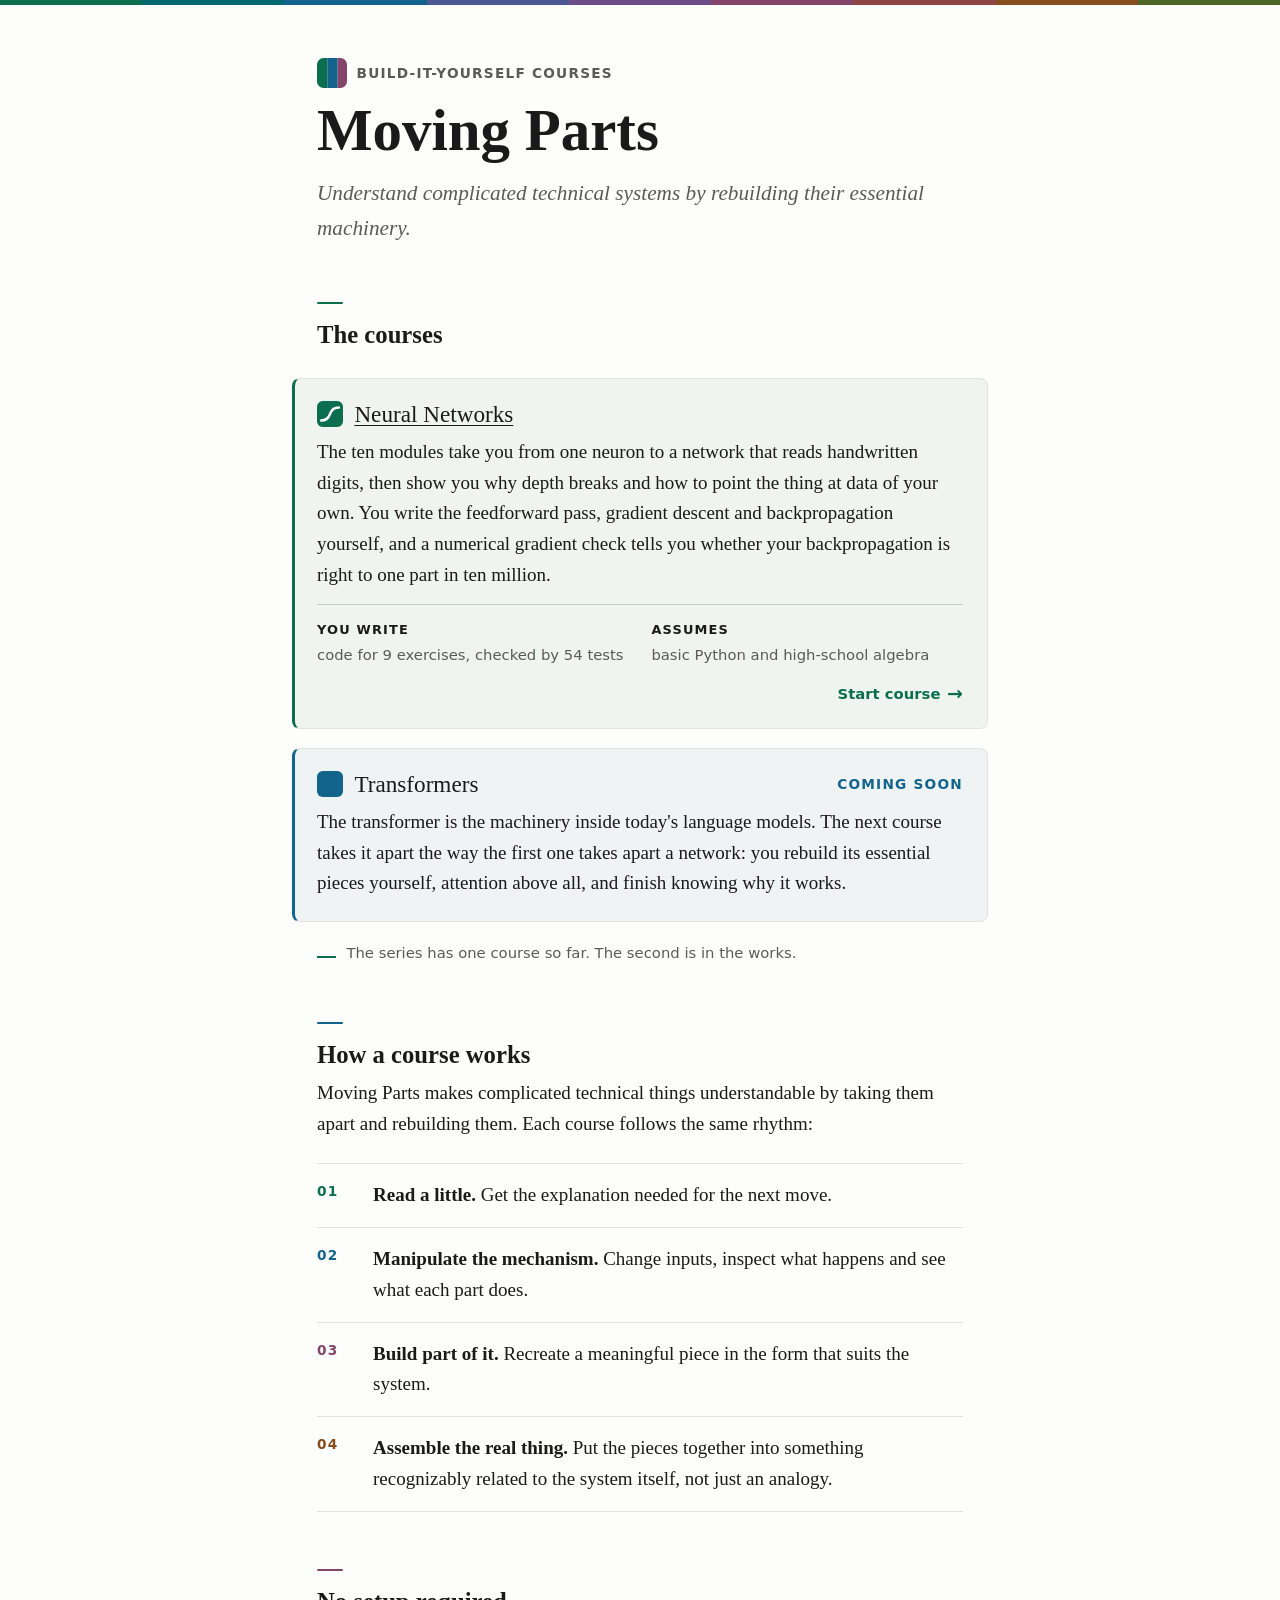
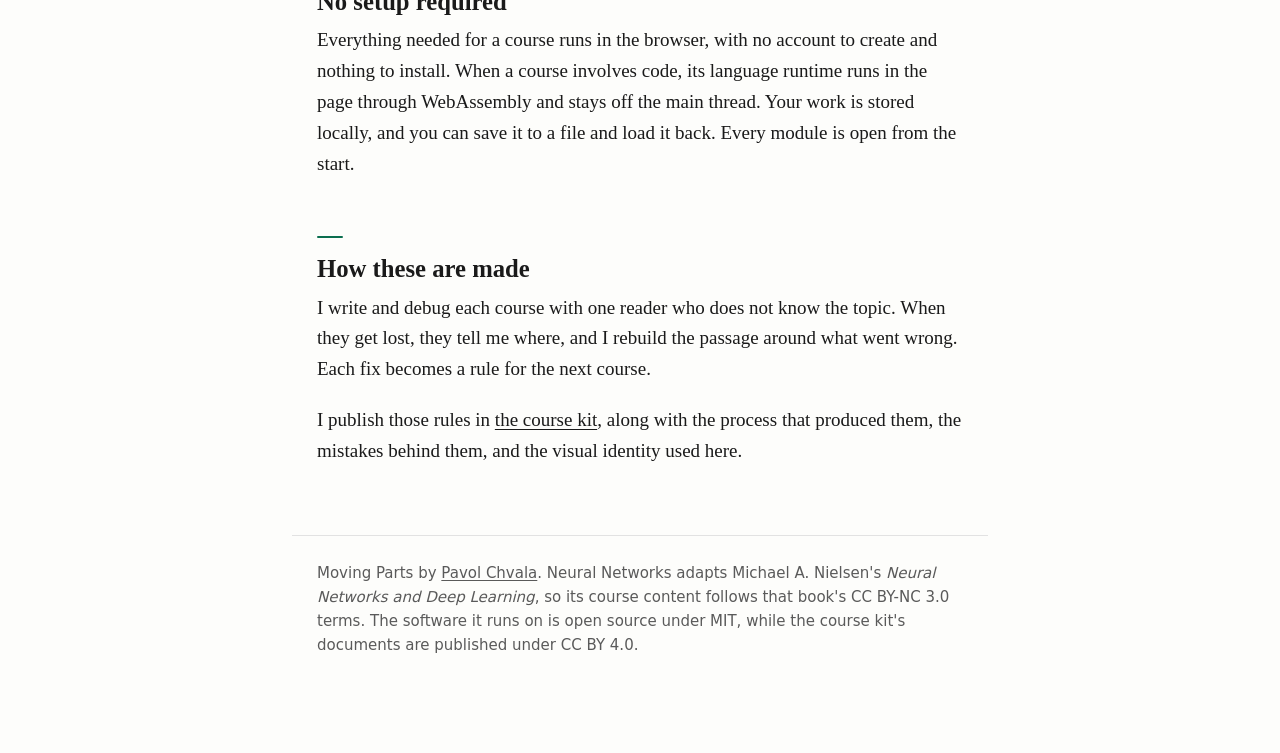
==== site/index.html @ f5ab20d1 "Promote the course kit from the first course to the series The kit (course-kit/: the method, the cas" ====
<!doctype html>
<html lang="en">
	<head>
		<meta charset="UTF-8" />
		<meta name="viewport" content="width=device-width, initial-scale=1.0" />
		<title>Moving Parts</title>
		<meta name="description" content="Understand complicated technical systems by rebuilding their essential machinery." />
		<meta name="author" content="Pavol Chvala" />
		<meta name="theme-color" content="#1a1a1a" />
		<!-- The series mark, inline so the tab has an icon without costing a
         request. Three bands of the accent family: the family IS the series
         identity, and unlike a single hue it does not borrow any one course's
         colour. Each course's own glyph stays its own.

         The mark is a literal everywhere it is drawn: here, in the masthead
         below, and in tools/og_card.html, because the social card is
		 rendered to a PNG before deployment. A favicon and a screenshot are both
         copies no component can generate, which is what tools/check_brand.py
         is for: it finds every drawing and asserts they still agree, so the
         number of them is something it counts rather than something a comment
         here has to keep up with. -->
		<link
			rel="icon"
			href="data:image/svg+xml,%3Csvg%20xmlns='http://www.w3.org/2000/svg'%20viewBox='0%200%2032%2032'%3E%3CclipPath%20id='c'%3E%3Crect%20width='32'%20height='32'%20rx='7'/%3E%3C/clipPath%3E%3Cg%20clip-path='url(%23c)'%3E%3Crect%20width='11'%20height='32'%20x='0'%20fill='%230b6e4f'/%3E%3Crect%20width='11'%20height='32'%20x='11'%20fill='%2312648d'/%3E%3Crect%20width='10'%20height='32'%20x='22'%20fill='%2383456a'/%3E%3C/g%3E%3C/svg%3E"
		/>

		<!-- The social card. Every URL in this block is absolute: a share is
         unfurled by a crawler that has no page to resolve a relative path
         against, so "./og-image.png" fetches nothing and the link renders as
         a line of grey text. That makes the deployed origin a literal here,
         the same trade the favicon above makes, and tools/check_brand.py
         checks that the four spellings of it still agree.

         This is the index, so it is the page most likely to be the one that
		 gets pasted. The deploy workflow regenerates the image with
		 bash tools/make_og_image.sh. -->
		<meta property="og:type" content="website" />
		<meta property="og:site_name" content="Moving Parts" />
		<meta property="og:url" content="https://pavolc.github.io/moving-parts/" />
		<meta property="og:title" content="Moving Parts" />
		<meta property="og:description" content="Understand complicated technical systems by rebuilding their essential machinery." />
		<meta property="og:image" content="https://pavolc.github.io/moving-parts/og-image.png" />
		<meta property="og:image:width" content="1200" />
		<meta property="og:image:height" content="630" />
		<meta property="og:image:alt" content="Understand complicated technical systems by rebuilding their essential machinery." />
		<link rel="canonical" href="https://pavolc.github.io/moving-parts/" />

		<meta name="twitter:card" content="summary_large_image" />
		<meta name="twitter:title" content="Moving Parts" />
		<meta name="twitter:description" content="Understand complicated technical systems by rebuilding their essential machinery." />
		<meta name="twitter:image" content="https://pavolc.github.io/moving-parts/og-image.png" />
		<style>
			/* ------------------------------------------------------------------
         The series index. One static file, no build step: with a handful of
         courses, a hand-maintained list in the one place that is allowed to
         have one is correct, and a build would be machinery around a page
         that changes twice a year.

         The tokens below are copied from the courses' shared brand layer
         (src/brand/brand.css in any course repo) rather than imported,
         because this page has no bundler to import through. That is the one
         duplication the series accepts, and a duplicated palette with no
         guard is a palette that drifts, so tools/brand_palette.py --check
         recomputes the family from its seed and fails if this file has moved.

         Light only, like the courses. That is their standing decision rather
         than an omission here, and a series index that inverted while its
         courses did not would be the odd one out.
         ------------------------------------------------------------------ */
			:root {
				/* The accent family: nine hues at one OKLCH lightness (0.478) and one
           chroma (0.0975), which are the first course's green read in OKLCH
           and then held fixed while the hue turns 36 degrees at a time. That
           is what makes the set a set: two courses side by side differ in hue
           alone, so neither can be louder than the other.

           Two things the arithmetic does that the sentence above does not.
           Teal's chroma is 0.0810, not 0.0975: the full chroma falls outside
           sRGB at that hue, and it is lowered until it fits rather than
           clipped, because clipping moves lightness too and one hue a shade
           darker than the other eight is visible. And the stop at 288 degrees
           is skipped, so moss sits at 324: nine hues over ten stops, because
           288 comes out an olive that reads as a mistake rather than as a
           choice. Regenerating an even nine would give a different last hue.

           Contrast is a consequence rather than a hope. Every hue here lands
           between 6.14:1 and 6.82:1 on the page ground, and between 6.25:1
           and 6.94:1 under white ink, so any one of them works as text, as a
           rule and as a card's edge. AA wants 4.5:1. All of the above is what
           tools/brand_palette.py prints, and --check enforces. */
				--hue-green: #0b6e4f;
				--hue-teal: #016a70;
				--hue-blue: #12648d;
				--hue-indigo: #4b5894;
				--hue-violet: #6d4d87;
				--hue-plum: #83456a;
				--hue-crimson: #8c4445;
				--hue-oxide: #864d1e;
				--hue-moss: #4c6726;

				--bg: #fdfdfb;
				--ink: #1a1a1a;
				/* The one chrome grey, at 6.77:1, and it does two jobs now. There was
           a lighter one beside it, #767a77, for the card meta lines and the
           count: it measured 4.28:1, below AA at the 0.78rem those are set in,
           and nothing here would have said so. The courses have exactly these
           two inks and no third, so the weight of a <b> does the work the
           lighter grey was doing. tools/brand_palette.py --check now measures
           both of these against the ground. */
				--muted: #5a5a5a;
				--rule: #e2e2e2;
				--on-accent: #ffffff;

				--font-prose: Georgia, "Times New Roman", serif;
				--font-ui: system-ui, -apple-system, "Segoe UI", Roboto, sans-serif;
				--font-display: var(--font-ui);
				--label-size: 0.72rem;
				--label-tracking: 0.09em;
				--label-weight: 600;

				--measure: 34rem;
				--lh-heading: 1.24;
				--radius-lg: 8px;
				--monogram-size: 30px;

				/* One width, and it is derived rather than chosen. A card's box has to
           carry the measure plus its own padding and borders, so the lines
           inside it land on the same axis, at the same width, as the
           paragraphs above and below it. Naming the card's chrome here is
           what keeps the two from drifting when the padding changes.

           The borders are uneven: a 3px hue edge, a 1px hairline opposite.
           A sum that adds both keeps the width honest but not the axis —
           the box is centred while its left chrome runs 2px thicker, so
           the lines inside sit 1px right of the paragraphs'. The card's
           left padding gives that difference back (see .course), which
           makes border-plus-padding even, and even chrome is one hairline
           plus the padding per side: that is the sum below. The courses'
           recap card carries the same repair. */
				--card-pad-x: 1.25rem;
				--card-edge: 3px; /* the hue down a card's left side */
				--card-rule: 1px; /* its other three sides */
				--column: calc(var(--measure) + 2 * var(--card-pad-x) + 2 * var(--card-rule));
				--gutter: 1.25rem;
				color-scheme: light;
			}

			* {
				box-sizing: border-box;
			}

			html {
				font-size: 19px;
			}

			body {
				margin: 0;
				background: var(--bg);
				color: var(--ink);
				font-family: var(--font-prose);
				line-height: 1.62;
			}

			h1,
			h2,
			h3 {
				line-height: var(--lh-heading);
				text-wrap: balance;
			}

			a {
				color: var(--ink);
				text-decoration-thickness: 1px;
				text-underline-offset: 0.14em;
			}

			a:hover {
				text-decoration-thickness: 2px;
			}

			:focus-visible {
				outline: 2px solid var(--ink);
				outline-offset: 2px;
				border-radius: 3px;
			}

			/* Where a course wears a 3px rule in its own hue, the series wears the
         whole family. It grows a segment when the family is extended and
         otherwise never changes, which is the point: no course owns the look
         of the series. */
			.family-rule {
				display: flex;
				height: 5px;
			}

			.family-rule span {
				flex: 1;
			}

			/* One axis. Everything on this page is read as text, including the
         cards, so there is one width and everything is centred on it: the
         column IS the measure plus a card's chrome, and nothing is wider.

         Left-aligning the measure inside a wider column was the arrangement
         here before, and it is the one the first course tried and reverted:
         every block wider than the prose hangs off to its right and the page
         reads as lopsided. The courses keep a second, wider width because
         they have figures, an editor and tables. This page has none of those,
         so a wider column would be slack rather than a second width.

         Each measured element carries its horizontal auto in its own margin
         shorthand rather than inheriting it from one rule up here, because a
         shorthand written later resets the auto that does the centring. That
         is the trap; keeping the two together in one declaration is the fix. */
			.page {
				max-width: calc(var(--column) + 2 * var(--gutter));
				margin: 0 auto;
				padding: 2.8rem var(--gutter) 5rem;
			}

			/* The masthead's first line: the mark, then what the series is. The
         wordmark slot the courses have is deliberately empty, because the
         heading below is the series name and printing it twice is what a
         wordmark above it would do. A course's masthead reads
         [mark] MOVING PARTS | BUILD-IT-YOURSELF COURSES over its subject;
         this one reads [mark] BUILD-IT-YOURSELF COURSES over the name. */
			.brand-row {
				display: flex;
				align-items: center;
				gap: 0.5rem;
				max-width: var(--measure);
				margin: 0 auto;
			}

			.brand-monogram {
				display: block;
				width: var(--monogram-size);
				height: var(--monogram-size);
				flex: none;
			}

			/* The label idiom: small, uppercase, letterspaced sans. Used here and
         nowhere else on the page, but named the way the courses name it, so a
         wandering letter-spacing cannot make the two look unrelated. */
			.eyebrow {
				font-family: var(--font-display);
				font-size: var(--label-size);
				font-weight: var(--label-weight);
				letter-spacing: var(--label-tracking);
				text-transform: uppercase;
				color: var(--muted);
				margin: 0;
			}

			/* The wordmark IS the heading on this page, so there is no separate
         wordmark line above it: that would print the name twice. */
			h1 {
				font-size: clamp(2.2rem, 7vw, 3.1rem);
				letter-spacing: 0;
				max-width: var(--measure);
				margin: 0.3rem auto 0.5rem;
			}

			.tagline {
				font-family: var(--font-prose);
				font-style: italic;
				font-size: 1.12rem;
				color: var(--muted);
				max-width: var(--measure);
				margin: 0 auto 2.6rem;
			}

			h2 {
				font-size: 1.3rem;
				max-width: var(--measure);
				margin: 3rem auto 0.4rem;
			}

			h2::before {
				content: "";
				display: block;
				width: 26px;
				height: 2px;
				margin-bottom: 0.85rem;
				border-radius: 1px;
				background: var(--hue-green);
			}

			/* The same three hues the mark is banded in, in the same order. A
         course's section marks are all its one accent; the series has no one
         accent, so its marks walk the family. */
			h2:nth-of-type(2)::before {
				background: var(--hue-blue);
			}

			h2:nth-of-type(3)::before {
				background: var(--hue-plum);
			}

			/* Paragraphs inside a card, whose box already carries the measure. The
         reading column's own paragraphs are centred on the axis below. */
			p {
				margin: 0 0 1.05rem;
			}

			main > p {
				max-width: var(--measure);
				margin: 0 auto 1.05rem;
			}

			/* ---------- the courses ---------- */

			.courses {
				display: grid;
				gap: 1rem;
				margin: 1.4rem 0 0;
				padding: 0;
				list-style: none;
			}

			/* The wash is mixed here rather than at :root, and that is not a style
         choice. A custom property that references another is substituted
         where it is declared, so a --card-wash defined at :root would freeze
         with --hue unset, and an invalid var() takes the whole declaration
         with it. --hue is set per card, so the mix has to be read on the
         element that paints. 6% is the courses' own "tinted paper" step: it
         gives each card its course's colour instead of one grey that has to
         look right beside nine different hues. */
			.course {
				display: block;
				border: var(--card-rule) solid var(--rule);
				border-left: var(--card-edge) solid var(--hue);
				border-radius: var(--radius-lg);
				background: color-mix(in oklab, var(--hue) 6%, var(--bg));
				/* The left padding is short by the 2px the edge is wider than the
           hairline opposite it, so border-plus-padding is even on both
           sides and the lines inside sit on the page's one axis. */
				padding: 1.1rem var(--card-pad-x) 1.15rem calc(var(--card-pad-x) - (var(--card-edge) - var(--card-rule)));
				text-decoration: none;
				color: inherit;
			}

			/* Hover is scoped to the linked card: a teaser wears the same box and
         must not answer as if it could be opened. */
			a.course:hover {
				border-color: var(--hue);
			}

			.course-head {
				display: flex;
				align-items: center;
				gap: 0.6rem;
				margin-bottom: 0.45rem;
			}

			.course-glyph {
				width: 26px;
				height: 26px;
				flex: none;
				display: block;
			}

			.course-title {
				font-size: 1.22rem;
				font-weight: 400;
				margin: 0;
				text-decoration: underline;
				text-decoration-thickness: 1px;
				text-underline-offset: 0.14em;
			}

			a.course:hover .course-title {
				text-decoration-thickness: 2px;
			}

			.course-what {
				margin: 0 0 0.7rem;
			}

			.course-meta {
				font-family: var(--font-ui);
				font-size: 0.78rem;
				color: var(--muted);
				margin: 0;
				padding-top: 0.8rem;
				border-top: 1px solid color-mix(in oklab, var(--hue) 18%, var(--rule));
				display: grid;
				grid-template-columns: repeat(2, minmax(0, 1fr));
				gap: 0.9rem 1.2rem;
			}

			.course-meta b {
				display: block;
				margin-bottom: 0.08rem;
				color: var(--ink);
				font-size: 0.68rem;
				font-weight: 600;
				letter-spacing: var(--label-tracking);
				text-transform: uppercase;
			}

			.course-cta {
				display: flex;
				width: fit-content;
				align-items: center;
				gap: 0.35rem;
				margin: 0.8rem 0 0 auto;
				color: var(--hue);
				font-family: var(--font-ui);
				font-size: 0.78rem;
				font-weight: 650;
			}

			.course-cta-arrow {
				font-size: 1rem;
				line-height: 1;
			}

			/* A course can be announced before it can be started. The teaser is
         the same card with everything a link would promise left out: no
         href, so no underline, no hover answer and no "Start course"; no
         glyph path, because a course draws its own mark at creation and
         one guessed here would drift from it; no meta counts, because a
         course that is not built yet has none that are true. What it does
         claim is its hue — the teaser is what reserves that segment of
         the family, and the empty tile wears it until the course draws
         its path in. */
			.course-soon .course-title {
				text-decoration: none;
			}

			.course-soon .course-what {
				margin-bottom: 0;
			}

			.course-soon-badge {
				margin-left: auto;
				color: var(--hue);
				white-space: nowrap;
			}

			.count {
				font-family: var(--font-ui);
				font-size: 0.78rem;
				color: var(--muted);
				max-width: var(--measure);
				margin: 1rem auto 0;
				display: flex;
				align-items: baseline;
				gap: 0.55rem;
			}

			.count::before {
				content: "";
				width: 1rem;
				height: 2px;
				flex: none;
				background: var(--hue-green);
			}

			/* ---------- what a course is ---------- */

			.facts {
				max-width: var(--measure);
				padding: 0;
				margin: 1.2rem auto 0;
				list-style: none;
				counter-reset: course-step;
			}

			.facts li {
				--step-hue: var(--hue-green);
				display: grid;
				grid-template-columns: 2.2rem minmax(0, 1fr);
				gap: 0.75rem;
				margin: 0;
				padding: 0.85rem 0;
				border-top: 1px solid var(--rule);
				counter-increment: course-step;
			}

			.facts li:nth-child(2) {
				--step-hue: var(--hue-blue);
			}

			.facts li:nth-child(3) {
				--step-hue: var(--hue-plum);
			}

			.facts li:nth-child(4) {
				--step-hue: var(--hue-oxide);
				border-bottom: 1px solid var(--rule);
			}

			.facts li::before {
				content: "0" counter(course-step);
				color: var(--step-hue);
				font-family: var(--font-ui);
				font-size: var(--label-size);
				font-weight: 700;
				letter-spacing: var(--label-tracking);
			}

			.facts b {
				font-weight: 700;
			}

			/* The rule closes the page across the column; the text inside it stays
         on the text's axis. Same treatment the courses give their footer. */
			footer {
				margin-top: 3.6rem;
				padding-top: 1.3rem;
				border-top: 1px solid var(--rule);
				font-family: var(--font-ui);
				font-size: 0.79rem;
				color: var(--muted);
			}

			footer p {
				max-width: var(--measure);
				margin: 0 auto;
			}

			footer a {
				color: var(--muted);
			}

			@media (max-width: 520px) {
				html {
					font-size: 17px;
				}

				.page {
					padding: 2rem 1rem 3.5rem;
				}

				h1 {
					font-size: 2.55rem;
					line-height: 1.05;
					margin-top: 0.65rem;
				}

				.tagline {
					font-size: 1.05rem;
					line-height: 1.55;
					margin-bottom: 2.2rem;
				}

				h2 {
					margin-top: 2.6rem;
				}

				.course {
					padding: 1rem;
				}

				/* Room for the head row to break: a title and a "Coming soon"
           label side by side can outgrow the narrowest screens, and a
           row that cannot wrap widens the whole page instead. */
				.course-head {
					flex-wrap: wrap;
				}

				.course-what {
					font-size: 0.96rem;
					line-height: 1.55;
				}

				.course-meta {
					grid-template-columns: 1fr;
					gap: 0.4rem;
				}
			}
		</style>
	</head>
	<body>
		<!-- aria-hidden: it is a mark, and the heading below already names the
         series in text. -->
		<div class="family-rule" aria-hidden="true">
			<span style="background: var(--hue-green)"></span>
			<span style="background: var(--hue-teal)"></span>
			<span style="background: var(--hue-blue)"></span>
			<span style="background: var(--hue-indigo)"></span>
			<span style="background: var(--hue-violet)"></span>
			<span style="background: var(--hue-plum)"></span>
			<span style="background: var(--hue-crimson)"></span>
			<span style="background: var(--hue-oxide)"></span>
			<span style="background: var(--hue-moss)"></span>
		</div>

		<div class="page">
			<header>
				<p class="brand-row">
					<!-- The same three bands as the favicon, in the same order and at
               the same corner radius. tools/check_brand.py compares them. -->
					<svg class="brand-monogram" viewBox="0 0 32 32" aria-hidden="true" focusable="false">
						<clipPath id="mark"><rect width="32" height="32" rx="7"></rect></clipPath>
						<g clip-path="url(#mark)">
							<rect width="11" height="32" x="0" fill="var(--hue-green)"></rect>
							<rect width="11" height="32" x="11" fill="var(--hue-blue)"></rect>
							<rect width="10" height="32" x="22" fill="var(--hue-plum)"></rect>
						</g>
					</svg>
					<span class="eyebrow">Build-it-yourself courses</span>
				</p>
				<h1>Moving Parts</h1>
				<p class="tagline">Understand complicated technical systems by rebuilding their essential machinery.</p>
			</header>

			<main>
				<h2>The courses</h2>
				<ul class="courses">
					<li>
						<a class="course" style="--hue: var(--hue-green)" href="https://pavolc.github.io/neural-nets/">
							<div class="course-head">
								<svg class="course-glyph" viewBox="0 0 32 32" aria-hidden="true" focusable="false">
									<rect width="32" height="32" rx="7" fill="var(--hue)"></rect>
									<path d="M5 24C12 24 15 19 16 16C17 13 20 8 27 8" fill="none" stroke="var(--on-accent)" stroke-width="3" stroke-linecap="round"></path>
								</svg>
								<h3 class="course-title">Neural Networks</h3>
							</div>
							<p class="course-what">
								The ten modules take you from one neuron to a network that reads handwritten digits, then show you why depth breaks and how to point the thing at data of your own. You
								write the feedforward pass, gradient descent and backpropagation yourself, and a numerical gradient check tells you whether your backpropagation is right to one part in ten million.
							</p>
							<p class="course-meta">
								<span><b>You write</b> code for 9 exercises, checked by 54 tests</span>
								<span><b>Assumes</b> basic Python and high-school algebra</span>
							</p>
							<span class="course-cta" aria-hidden="true">Start course <span class="course-cta-arrow">&rarr;</span></span>
						</a>
					</li>
					<li>
						<!-- Announced, not startable: no href, no glyph path, no counts. The reasons live with .course-soon in the styles above. -->
						<div class="course course-soon" style="--hue: var(--hue-blue)">
							<div class="course-head">
								<svg class="course-glyph" viewBox="0 0 32 32" aria-hidden="true" focusable="false">
									<rect width="32" height="32" rx="7" fill="var(--hue)"></rect>
								</svg>
								<h3 class="course-title">Transformers</h3>
								<span class="eyebrow course-soon-badge">Coming soon</span>
							</div>
							<p class="course-what">
								The transformer is the machinery inside today's language models. The next course takes it apart the way the first one takes apart a network: you rebuild its
								essential pieces yourself, attention above all, and finish knowing why it works.
							</p>
						</div>
					</li>
				</ul>
				<p class="count">The series has one course so far. The second is in the works.</p>

				<h2>How a course works</h2>
				<p>Moving Parts makes complicated technical things understandable by taking them apart and rebuilding them. Each course follows the same rhythm:</p>
				<ol class="facts">
					<li>
						<span><b>Read a little.</b> Get the explanation needed for the next move.</span>
					</li>
					<li>
						<span><b>Manipulate the mechanism.</b> Change inputs, inspect what happens and see what each part does.</span>
					</li>
					<li>
						<span><b>Build part of it.</b> Recreate a meaningful piece in the form that suits the system.</span>
					</li>
					<li>
						<span><b>Assemble the real thing.</b> Put the pieces together into something recognizably related to the system itself, not just an analogy.</span>
					</li>
				</ol>

				<h2>No setup required</h2>
				<p>
					Everything needed for a course runs in the browser, with no account to create and nothing to install. When a course involves code, its language runtime runs in the page through
					WebAssembly and stays off the main thread. Your work is stored locally, and you can save it to a file and load it back. Every module is open from the start.
				</p>

				<h2>How these are made</h2>
				<p>
					I write and debug each course with one reader who does not know the topic. When they get lost, they tell me where, and I rebuild the passage around what went wrong. Each fix
					becomes a rule for the next course.
				</p>
				<p>
					I publish those rules in <a href="https://github.com/PavolC/moving-parts/tree/main/course-kit">the course kit</a>, along with the process that produced them, the mistakes behind
					them, and the visual identity used here.
				</p>
			</main>

			<footer>
				<p>
					Moving Parts by <a href="https://github.com/PavolC">Pavol Chvala</a>. Neural Networks adapts Michael A. Nielsen's <em>Neural Networks and Deep Learning</em>, so its course content
					follows that book's CC BY-NC 3.0 terms. The software it runs on is open source under MIT, while the course kit's documents are published under CC BY 4.0.
				</p>
			</footer>
		</div>
	</body>
</html>
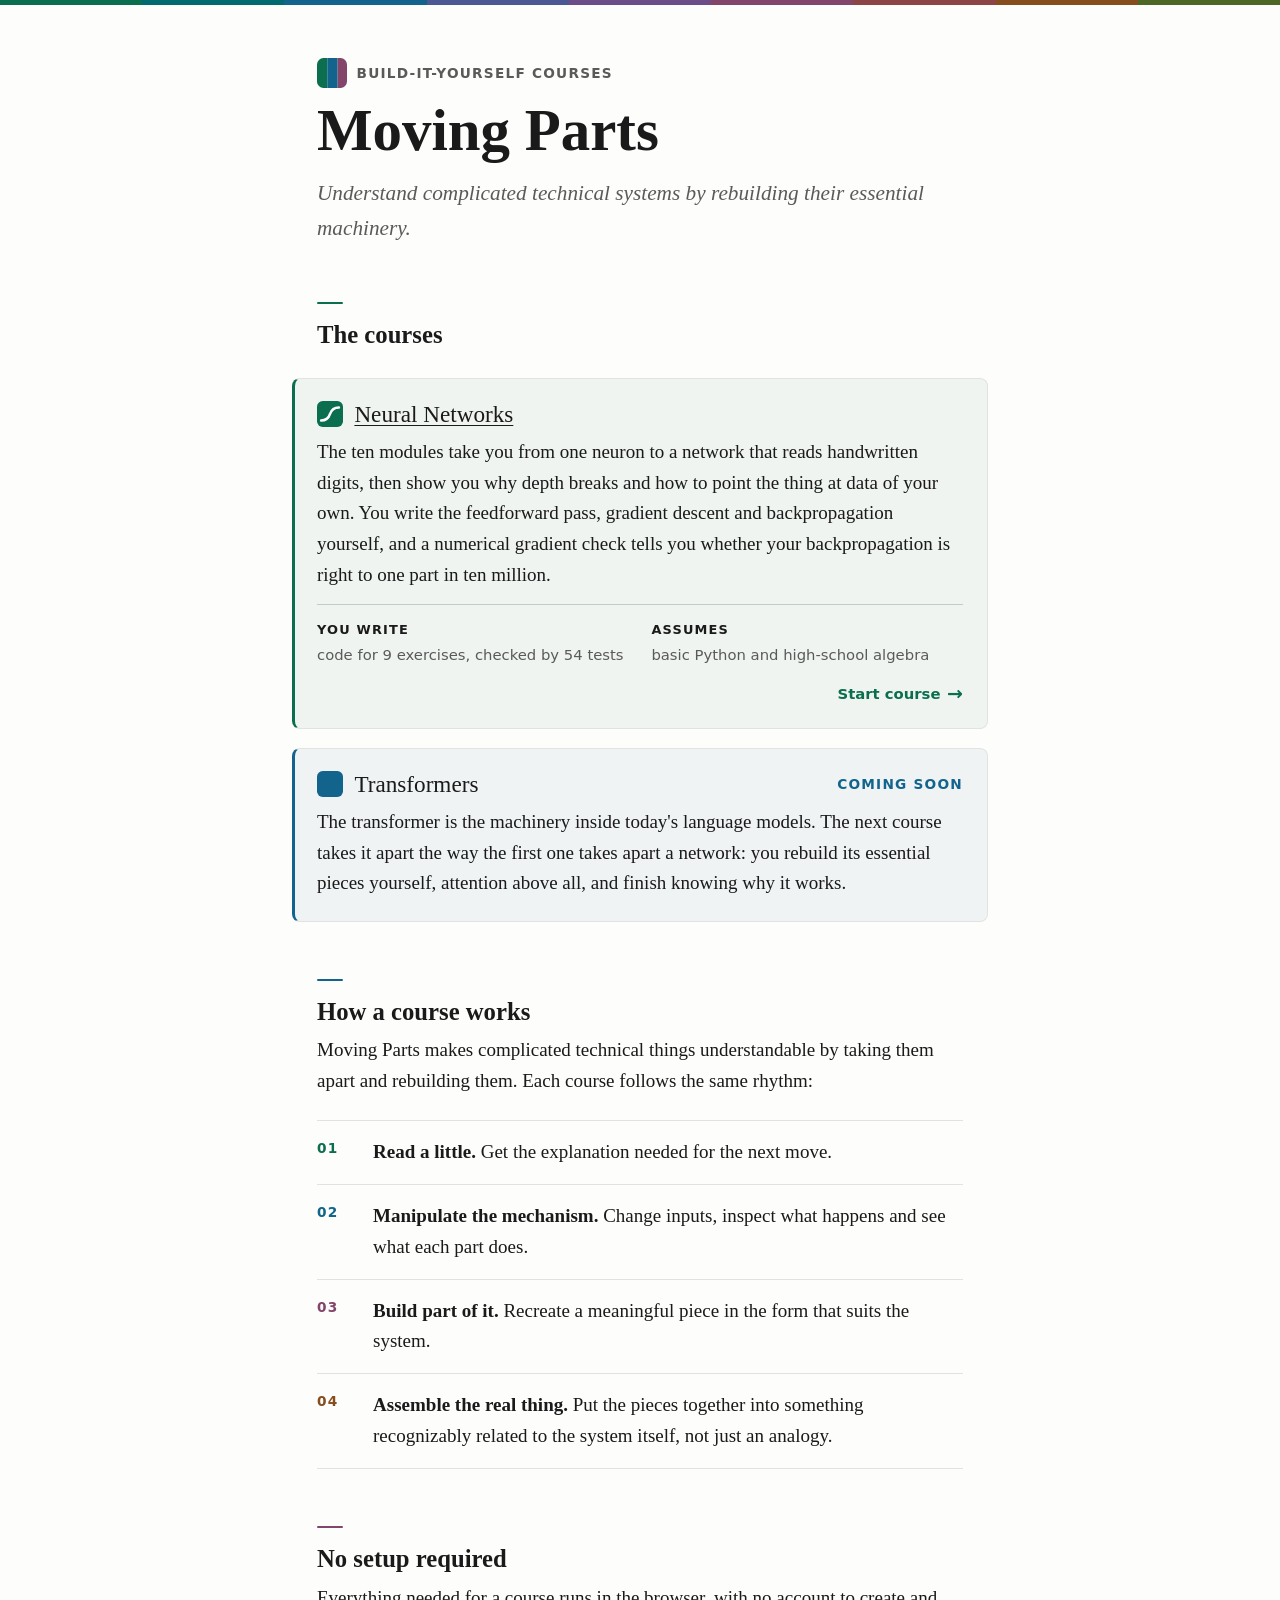
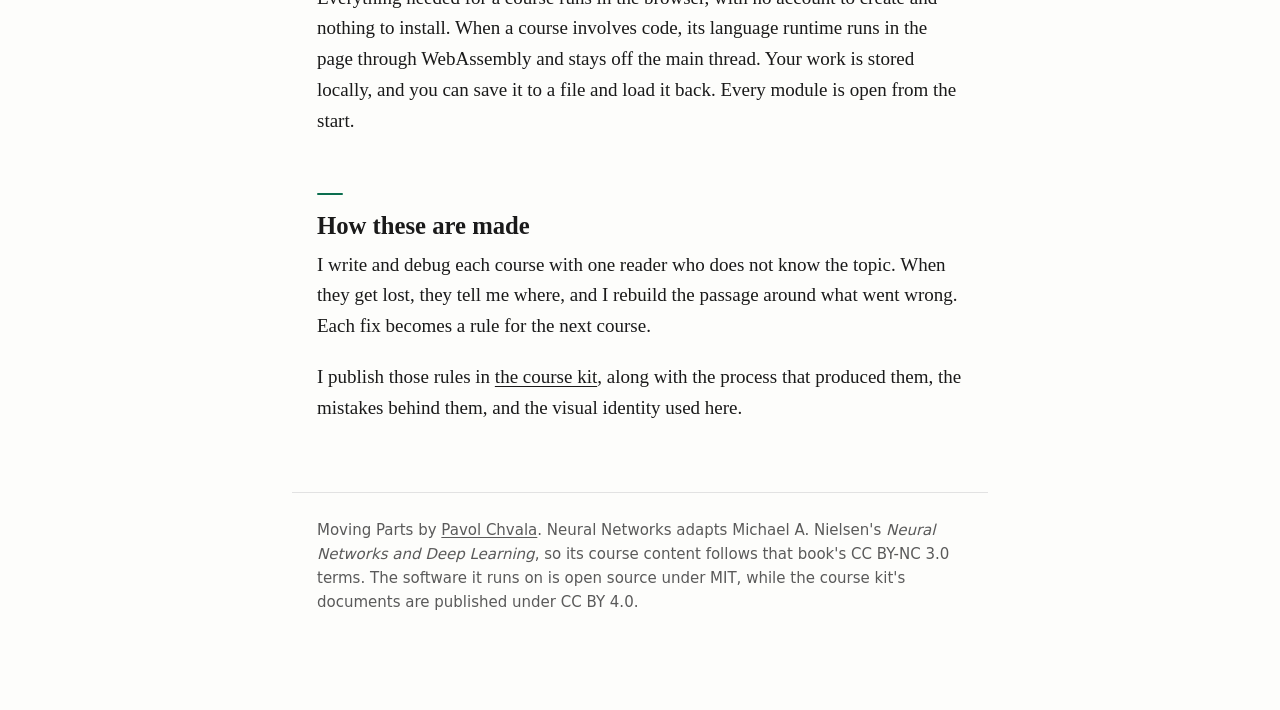
==== commit be01af7d: "Revise course materials: update chapter instructions, enhance teaching review criteria, and clarify " ====
--- a/site/index.html
+++ b/site/index.html
@@ -621,7 +621,8 @@
 							</div>
 							<p class="course-what">
 								The ten modules take you from one neuron to a network that reads handwritten digits, then show you why depth breaks and how to point the thing at data of your own. You
-								write the feedforward pass, gradient descent and backpropagation yourself, and a numerical gradient check tells you whether your backpropagation is right to one part in ten million.
+								write the feedforward pass, gradient descent and backpropagation yourself, and a numerical gradient check tells you whether your backpropagation is right to one part in
+								ten million.
 							</p>
 							<p class="course-meta">
 								<span><b>You write</b> code for 9 exercises, checked by 54 tests</span>
@@ -641,13 +642,12 @@
 								<span class="eyebrow course-soon-badge">Coming soon</span>
 							</div>
 							<p class="course-what">
-								The transformer is the machinery inside today's language models. The next course takes it apart the way the first one takes apart a network: you rebuild its
-								essential pieces yourself, attention above all, and finish knowing why it works.
+								The transformer is the machinery inside today's language models. The next course takes it apart the way the first one takes apart a network: you rebuild its essential
+								pieces yourself, attention above all, and finish knowing why it works.
 							</p>
 						</div>
 					</li>
 				</ul>
-				<p class="count">The series has one course so far. The second is in the works.</p>
 
 				<h2>How a course works</h2>
 				<p>Moving Parts makes complicated technical things understandable by taking them apart and rebuilding them. Each course follows the same rhythm:</p>
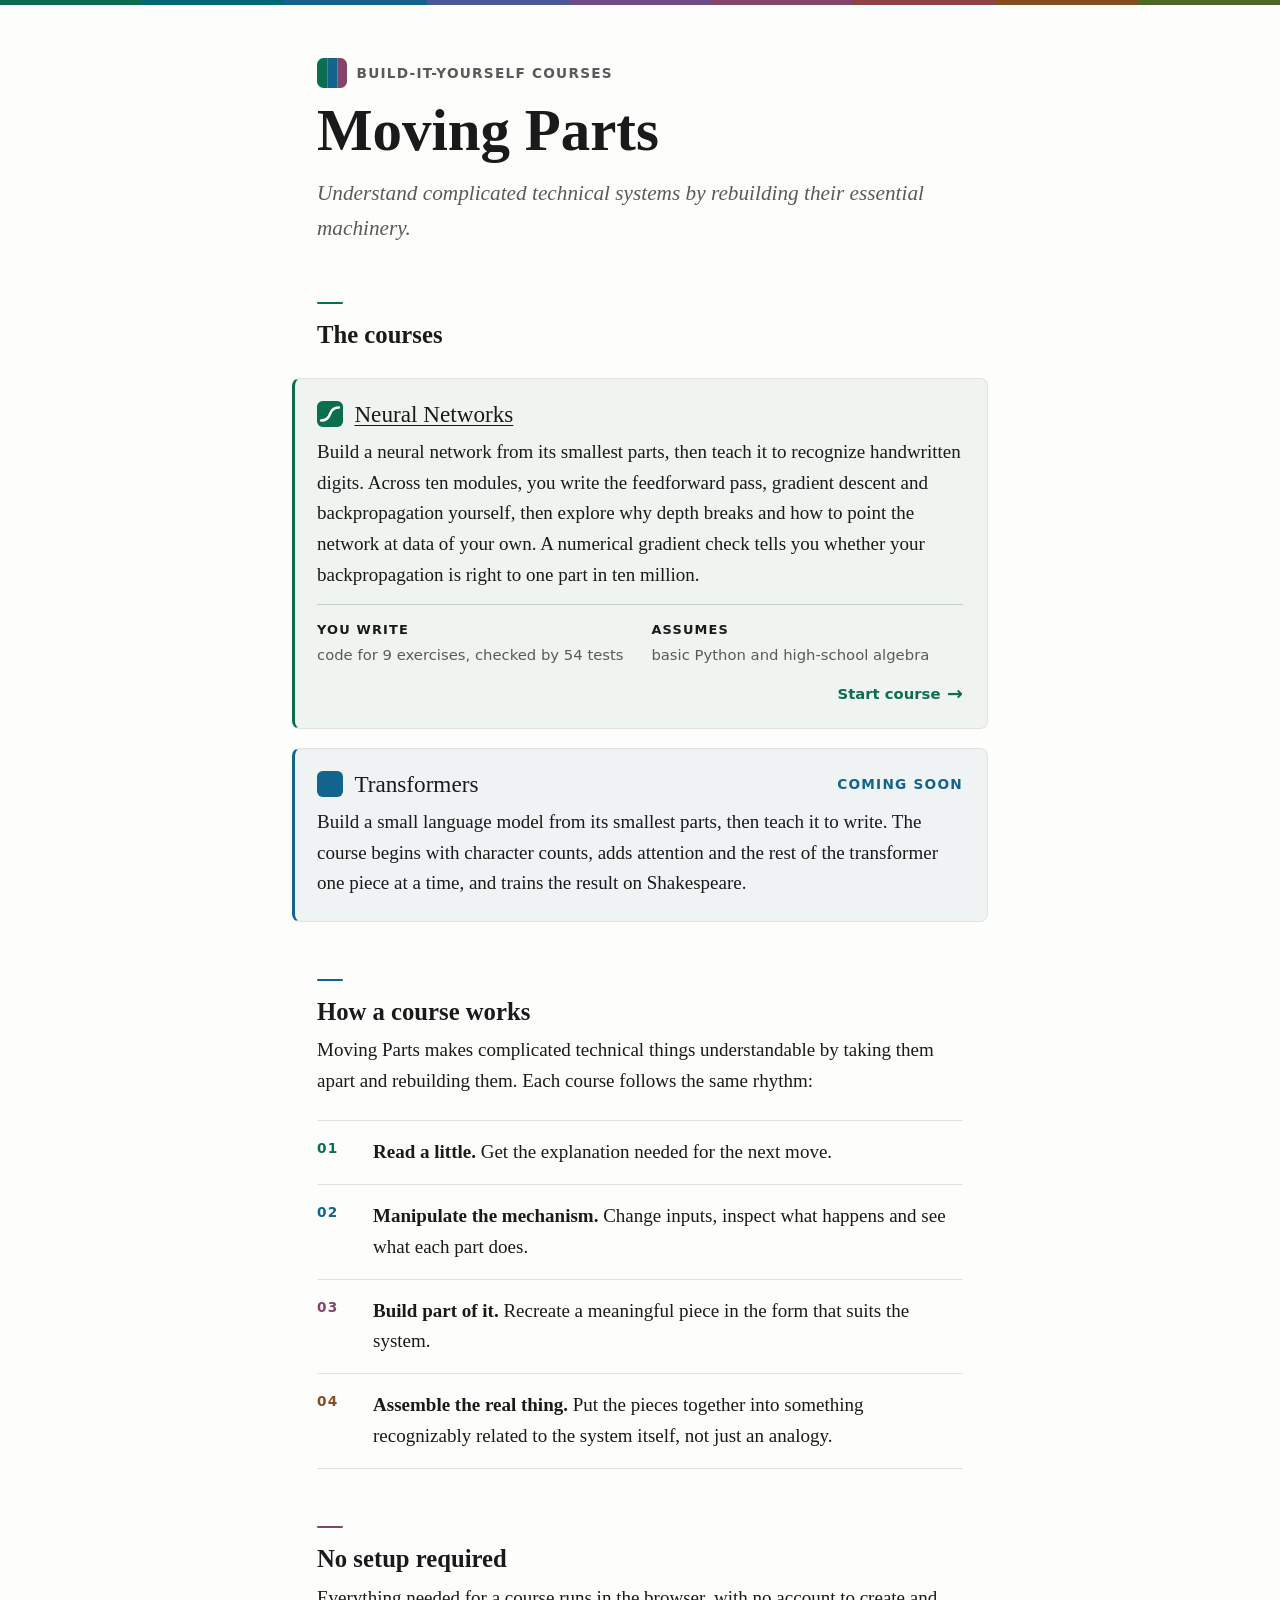
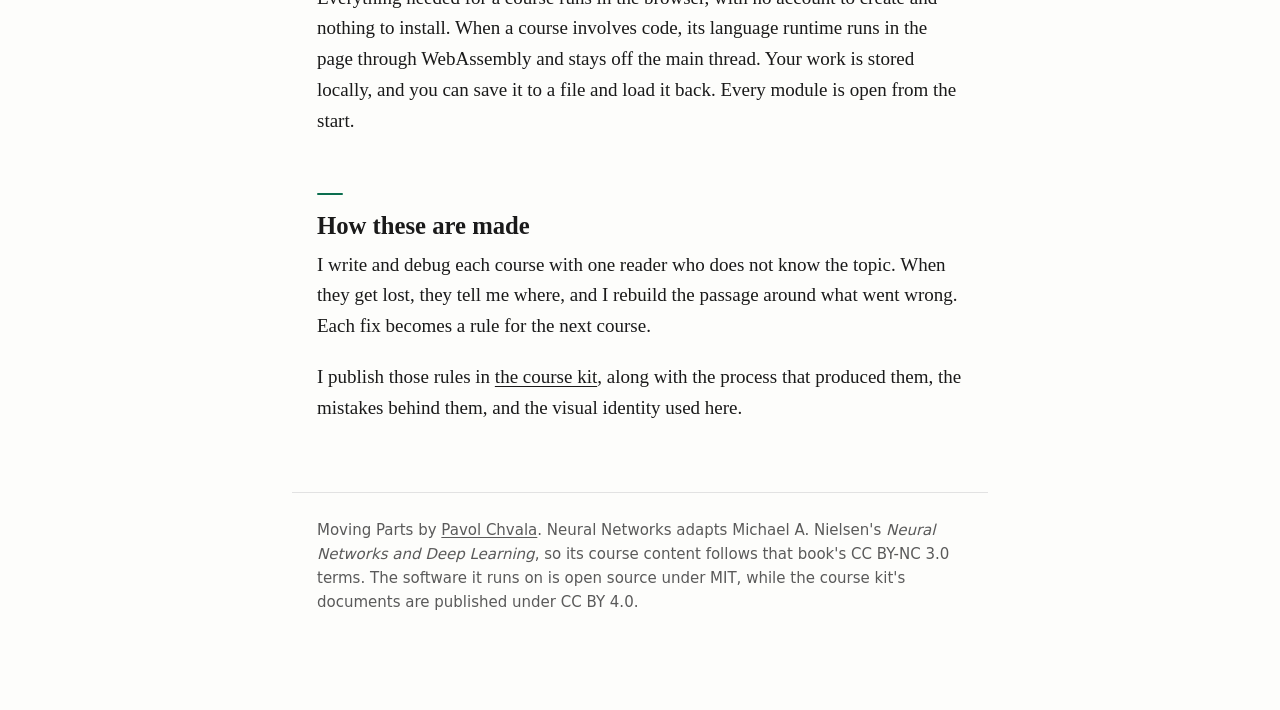
==== commit 6f268734: "Refine course branding and content: update taglines for clarity, enhance design document guidelines," ====
--- a/site/index.html
+++ b/site/index.html
@@ -620,9 +620,9 @@
 								<h3 class="course-title">Neural Networks</h3>
 							</div>
 							<p class="course-what">
-								The ten modules take you from one neuron to a network that reads handwritten digits, then show you why depth breaks and how to point the thing at data of your own. You
-								write the feedforward pass, gradient descent and backpropagation yourself, and a numerical gradient check tells you whether your backpropagation is right to one part in
-								ten million.
+								Build a neural network from its smallest parts, then teach it to recognize handwritten digits. Across ten modules, you write the feedforward pass, gradient descent and
+								backpropagation yourself, then explore why depth breaks and how to point the network at data of your own. A numerical gradient check tells you whether your
+								backpropagation is right to one part in ten million.
 							</p>
 							<p class="course-meta">
 								<span><b>You write</b> code for 9 exercises, checked by 54 tests</span>
@@ -642,8 +642,8 @@
 								<span class="eyebrow course-soon-badge">Coming soon</span>
 							</div>
 							<p class="course-what">
-								The transformer is the machinery inside today's language models. The next course takes it apart the way the first one takes apart a network: you rebuild its essential
-								pieces yourself, attention above all, and finish knowing why it works.
+								Build a small language model from its smallest parts, then teach it to write. The course begins with character counts, adds attention and the rest of the transformer
+								one piece at a time, and trains the result on Shakespeare.
 							</p>
 						</div>
 					</li>
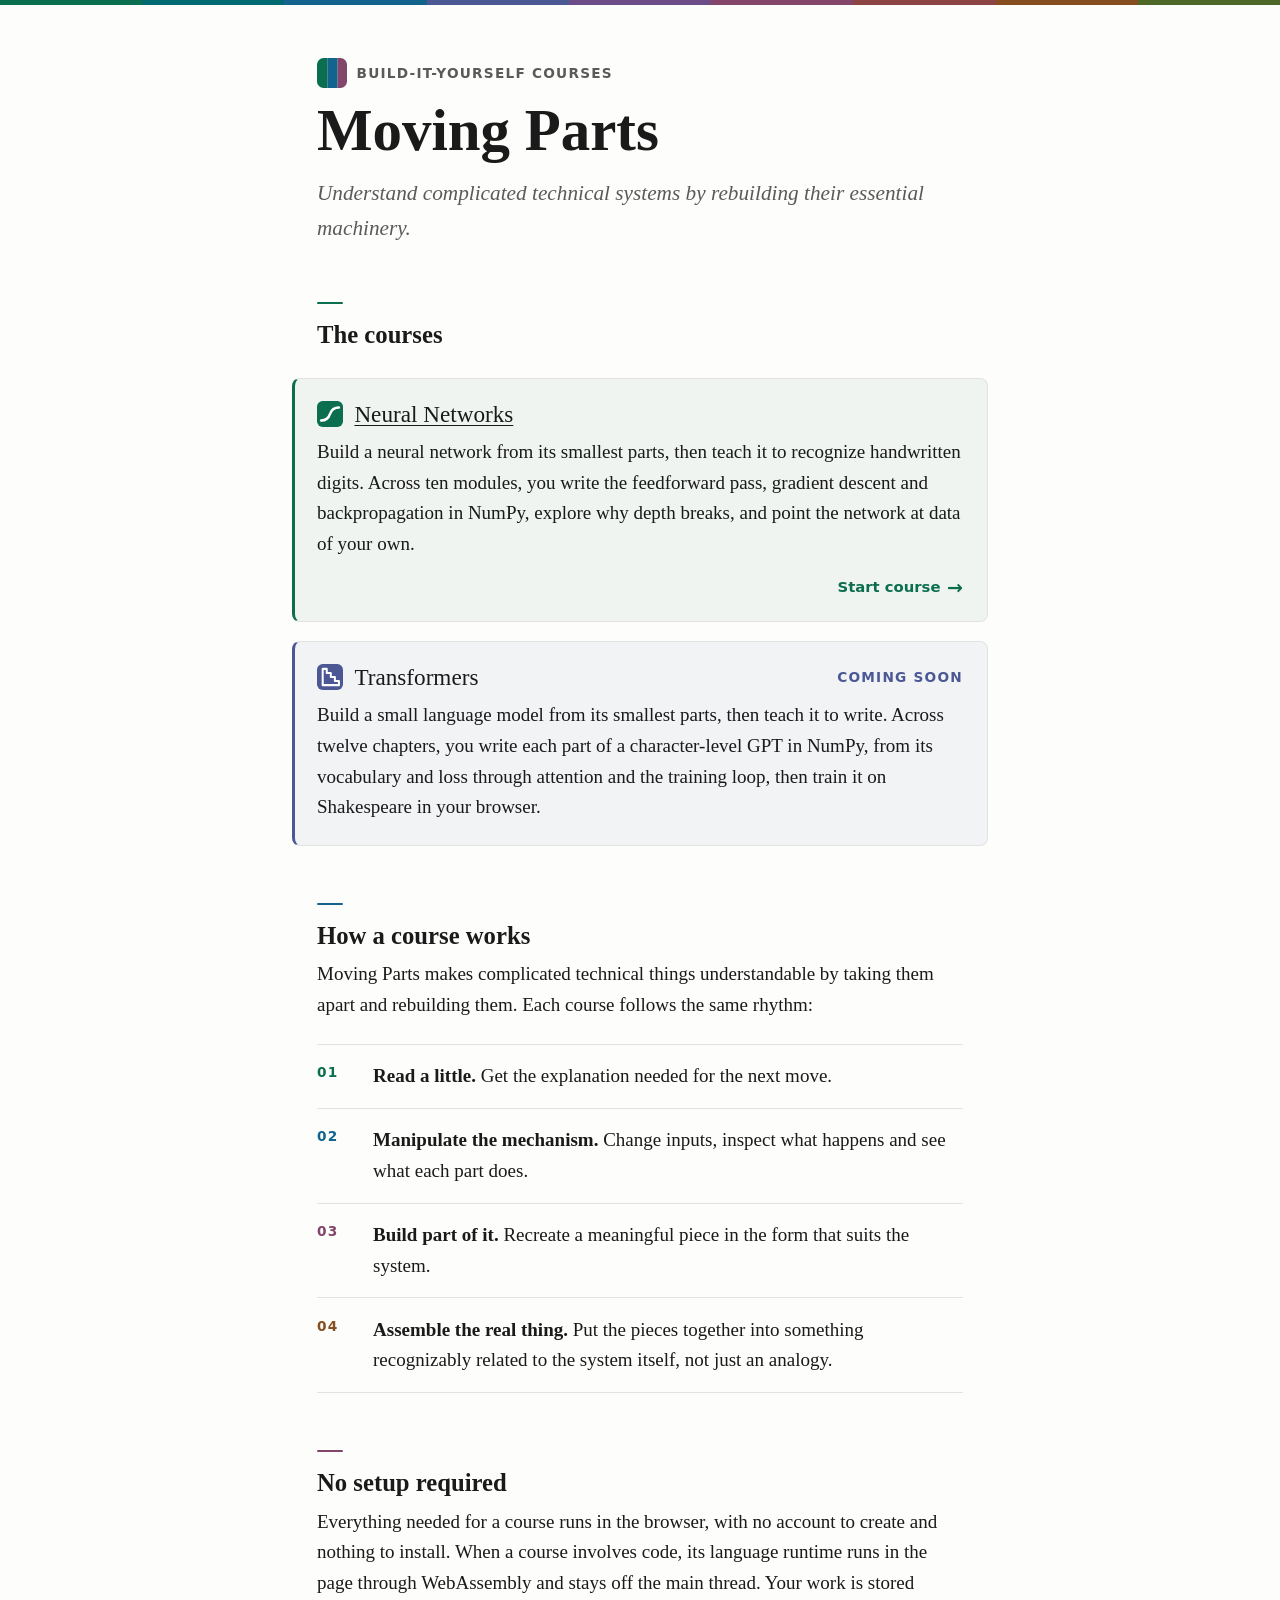
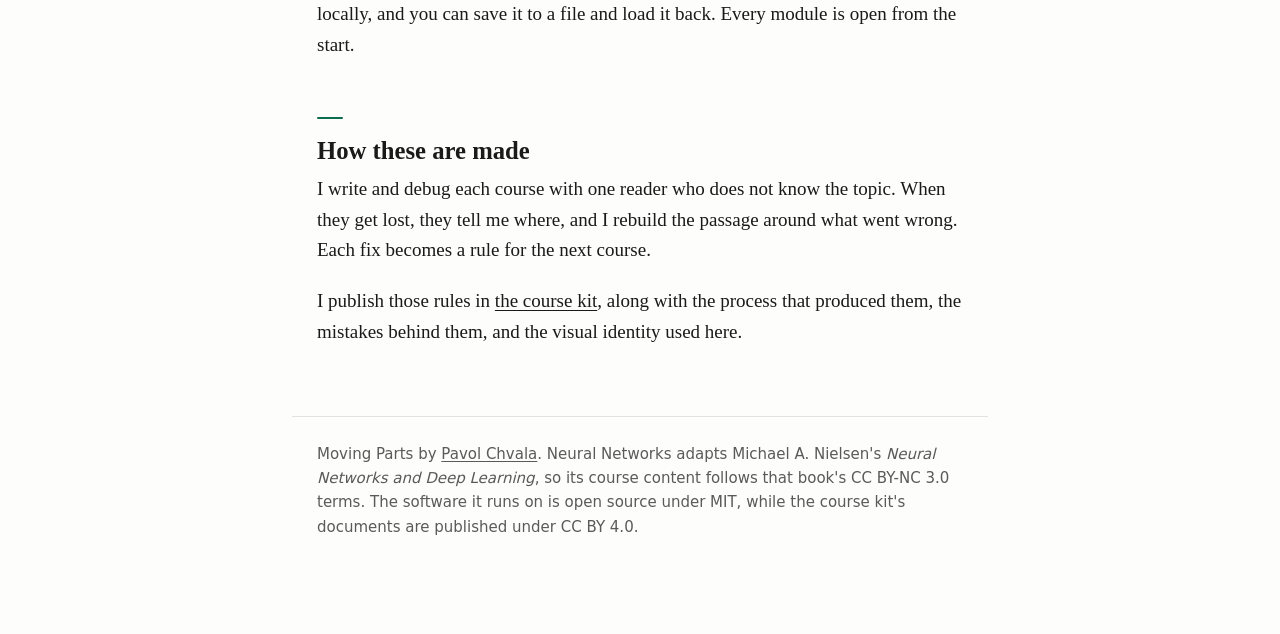
==== commit bb8497fe: "Refactor course metadata and descriptions: streamline CSS comments, remove unused styles, and enhanc" ====
--- a/site/index.html
+++ b/site/index.html
@@ -100,13 +100,9 @@
 
 				--bg: #fdfdfb;
 				--ink: #1a1a1a;
-				/* The one chrome grey, at 6.77:1, and it does two jobs now. There was
-           a lighter one beside it, #767a77, for the card meta lines and the
-           count: it measured 4.28:1, below AA at the 0.78rem those are set in,
-           and nothing here would have said so. The courses have exactly these
-           two inks and no third, so the weight of a <b> does the work the
-           lighter grey was doing. tools/brand_palette.py --check now measures
-           both of these against the ground. */
+				/* The one chrome grey, at 6.77:1. The courses have exactly these
+		   two inks and no third, and tools/brand_palette.py --check measures
+		   both of them against the ground. */
 				--muted: #5a5a5a;
 				--rule: #e2e2e2;
 				--on-accent: #ffffff;
@@ -377,28 +373,6 @@
 				margin: 0 0 0.7rem;
 			}
 
-			.course-meta {
-				font-family: var(--font-ui);
-				font-size: 0.78rem;
-				color: var(--muted);
-				margin: 0;
-				padding-top: 0.8rem;
-				border-top: 1px solid color-mix(in oklab, var(--hue) 18%, var(--rule));
-				display: grid;
-				grid-template-columns: repeat(2, minmax(0, 1fr));
-				gap: 0.9rem 1.2rem;
-			}
-
-			.course-meta b {
-				display: block;
-				margin-bottom: 0.08rem;
-				color: var(--ink);
-				font-size: 0.68rem;
-				font-weight: 600;
-				letter-spacing: var(--label-tracking);
-				text-transform: uppercase;
-			}
-
 			.course-cta {
 				display: flex;
 				width: fit-content;
@@ -417,14 +391,11 @@
 			}
 
 			/* A course can be announced before it can be started. The teaser is
-         the same card with everything a link would promise left out: no
-         href, so no underline, no hover answer and no "Start course"; no
-         glyph path, because a course draws its own mark at creation and
-         one guessed here would drift from it; no meta counts, because a
-         course that is not built yet has none that are true. What it does
-         claim is its hue — the teaser is what reserves that segment of
-         the family, and the empty tile wears it until the course draws
-         its path in. */
+			the same card with everything a link would promise left out: no
+			href, so no underline, no hover answer and no "Start course"; no
+			meta counts, because a course that is not published yet has none
+			that belong here. Its hue, glyph, title and tagline still match the
+			course itself rather than acting as placeholders. */
 			.course-soon .course-title {
 				text-decoration: none;
 			}
@@ -564,11 +535,6 @@
 				.course-what {
 					font-size: 0.96rem;
 					line-height: 1.55;
-				}
-
-				.course-meta {
-					grid-template-columns: 1fr;
-					gap: 0.4rem;
 				}
 			}
 		</style>
@@ -621,29 +587,25 @@
 							</div>
 							<p class="course-what">
 								Build a neural network from its smallest parts, then teach it to recognize handwritten digits. Across ten modules, you write the feedforward pass, gradient descent and
-								backpropagation yourself, then explore why depth breaks and how to point the network at data of your own. A numerical gradient check tells you whether your
-								backpropagation is right to one part in ten million.
-							</p>
-							<p class="course-meta">
-								<span><b>You write</b> code for 9 exercises, checked by 54 tests</span>
-								<span><b>Assumes</b> basic Python and high-school algebra</span>
+								backpropagation in NumPy, explore why depth breaks, and point the network at data of your own.
 							</p>
 							<span class="course-cta" aria-hidden="true">Start course <span class="course-cta-arrow">&rarr;</span></span>
 						</a>
 					</li>
 					<li>
-						<!-- Announced, not startable: no href, no glyph path, no counts. The reasons live with .course-soon in the styles above. -->
-						<div class="course course-soon" style="--hue: var(--hue-blue)">
+						<!-- Announced, not startable: no href, counts or CTA. The reasons live with .course-soon in the styles above. -->
+						<div class="course course-soon" style="--hue: var(--hue-indigo)">
 							<div class="course-head">
 								<svg class="course-glyph" viewBox="0 0 32 32" aria-hidden="true" focusable="false">
 									<rect width="32" height="32" rx="7" fill="var(--hue)"></rect>
+									<path d="M7 6 V26 H27 V21 H22 V16 H17 V11 H12 V6 Z" fill="none" stroke="var(--on-accent)" stroke-width="2.5" stroke-linejoin="round"></path>
 								</svg>
 								<h3 class="course-title">Transformers</h3>
 								<span class="eyebrow course-soon-badge">Coming soon</span>
 							</div>
 							<p class="course-what">
-								Build a small language model from its smallest parts, then teach it to write. The course begins with character counts, adds attention and the rest of the transformer
-								one piece at a time, and trains the result on Shakespeare.
+								Build a small language model from its smallest parts, then teach it to write. Across twelve chapters, you write each part of a character-level GPT in NumPy, from its
+								vocabulary and loss through attention and the training loop, then train it on Shakespeare in your browser.
 							</p>
 						</div>
 					</li>
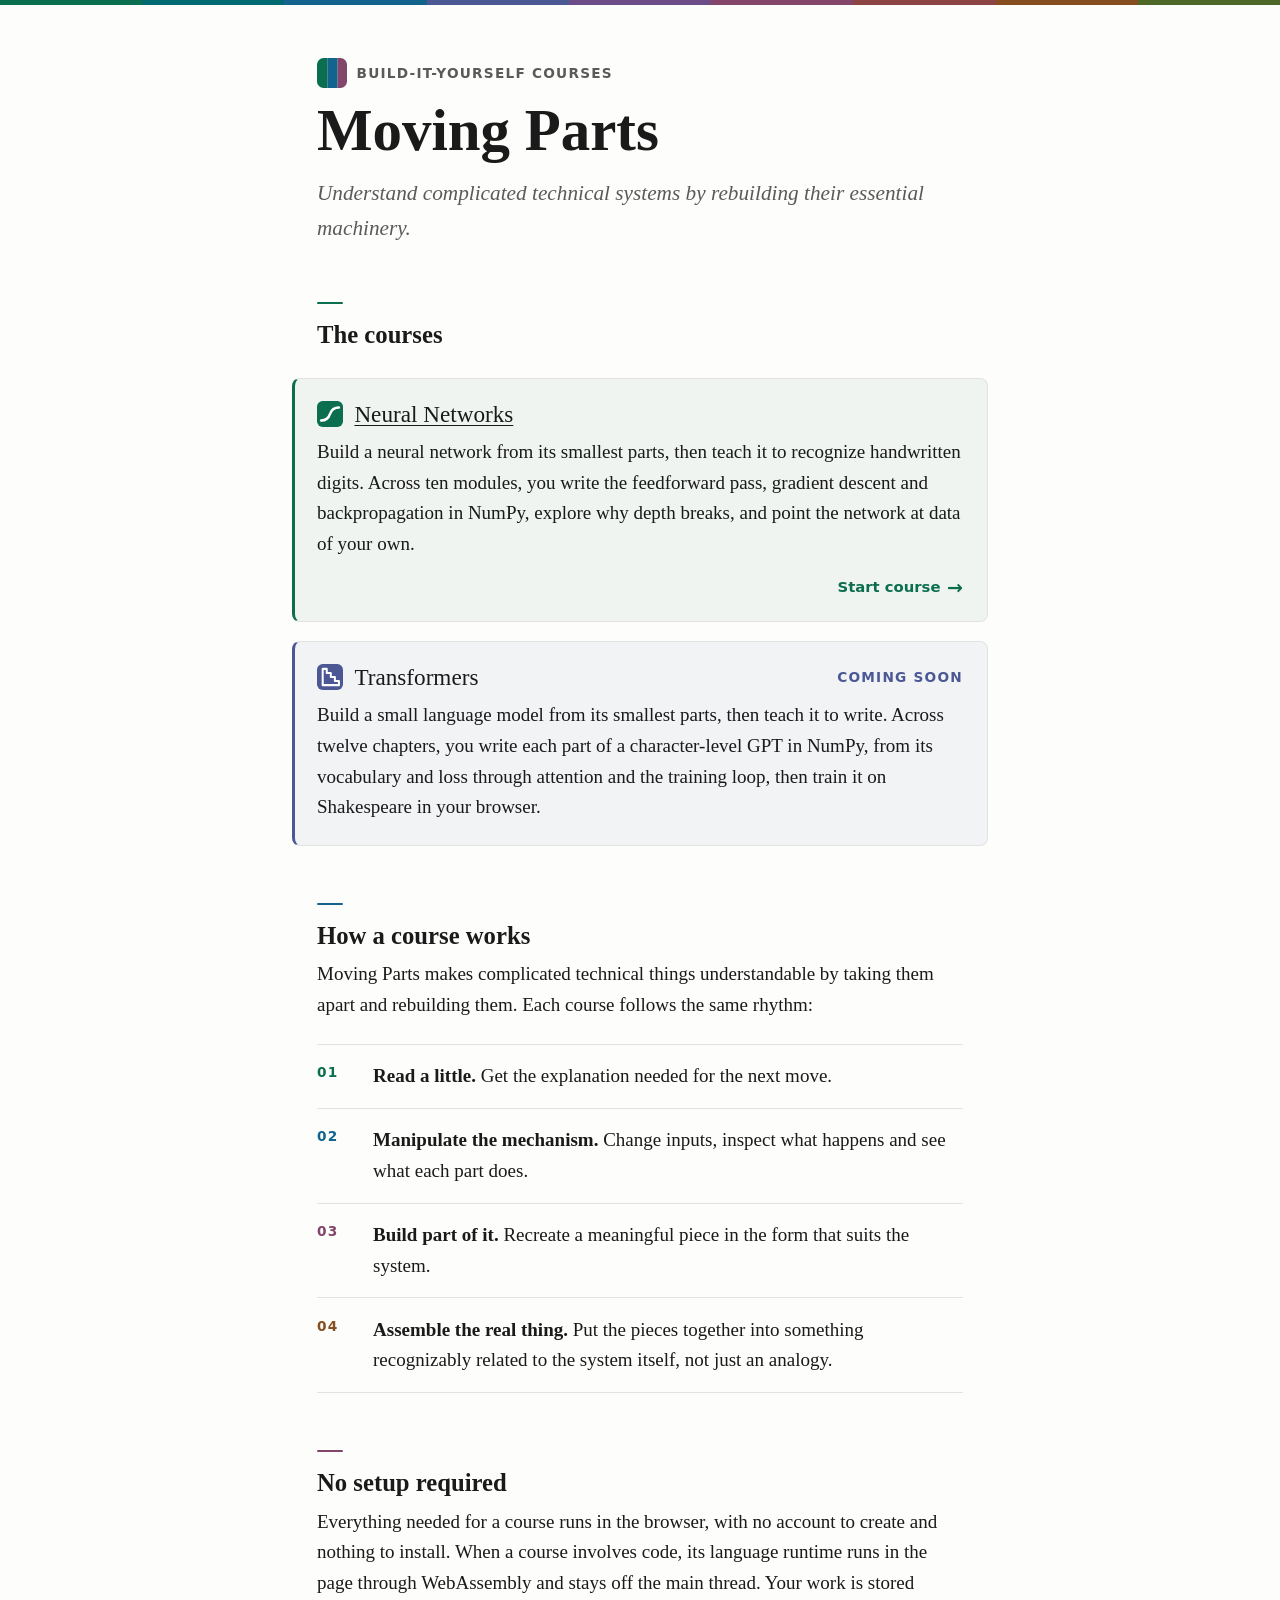
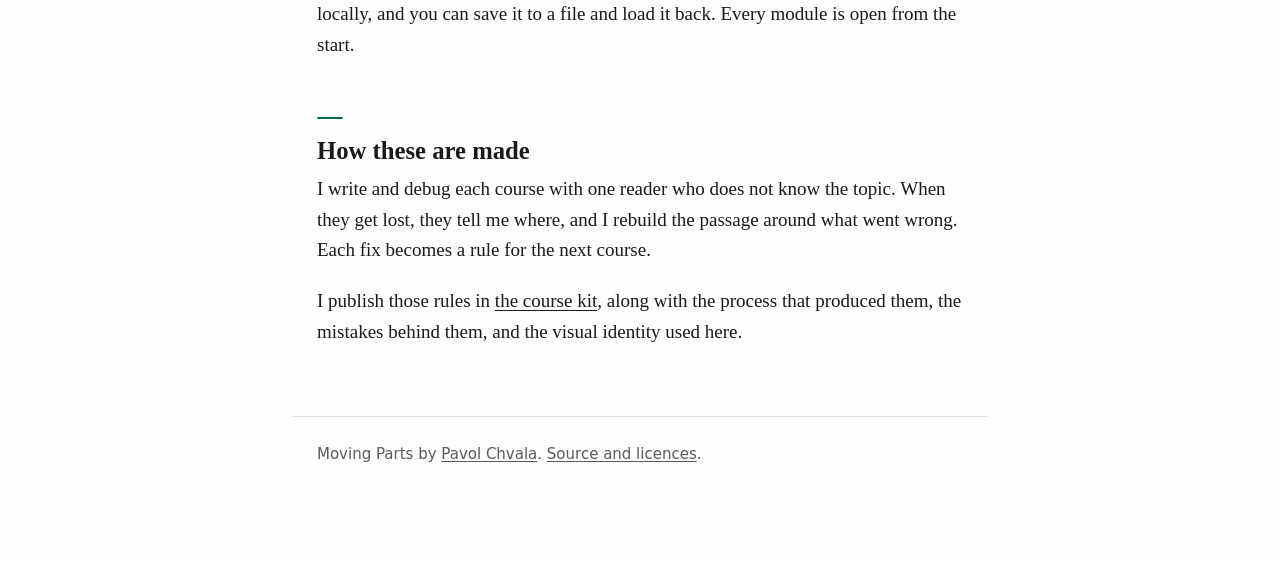
==== commit 38ab1faa: "Update footer content: simplify licensing information and provide direct link to source and licenses" ====
--- a/site/index.html
+++ b/site/index.html
@@ -647,8 +647,7 @@
 
 			<footer>
 				<p>
-					Moving Parts by <a href="https://github.com/PavolC">Pavol Chvala</a>. Neural Networks adapts Michael A. Nielsen's <em>Neural Networks and Deep Learning</em>, so its course content
-					follows that book's CC BY-NC 3.0 terms. The software it runs on is open source under MIT, while the course kit's documents are published under CC BY 4.0.
+					Moving Parts by <a href="https://github.com/PavolC">Pavol Chvala</a>. <a href="https://github.com/PavolC/moving-parts">Source and licences</a>.
 				</p>
 			</footer>
 		</div>
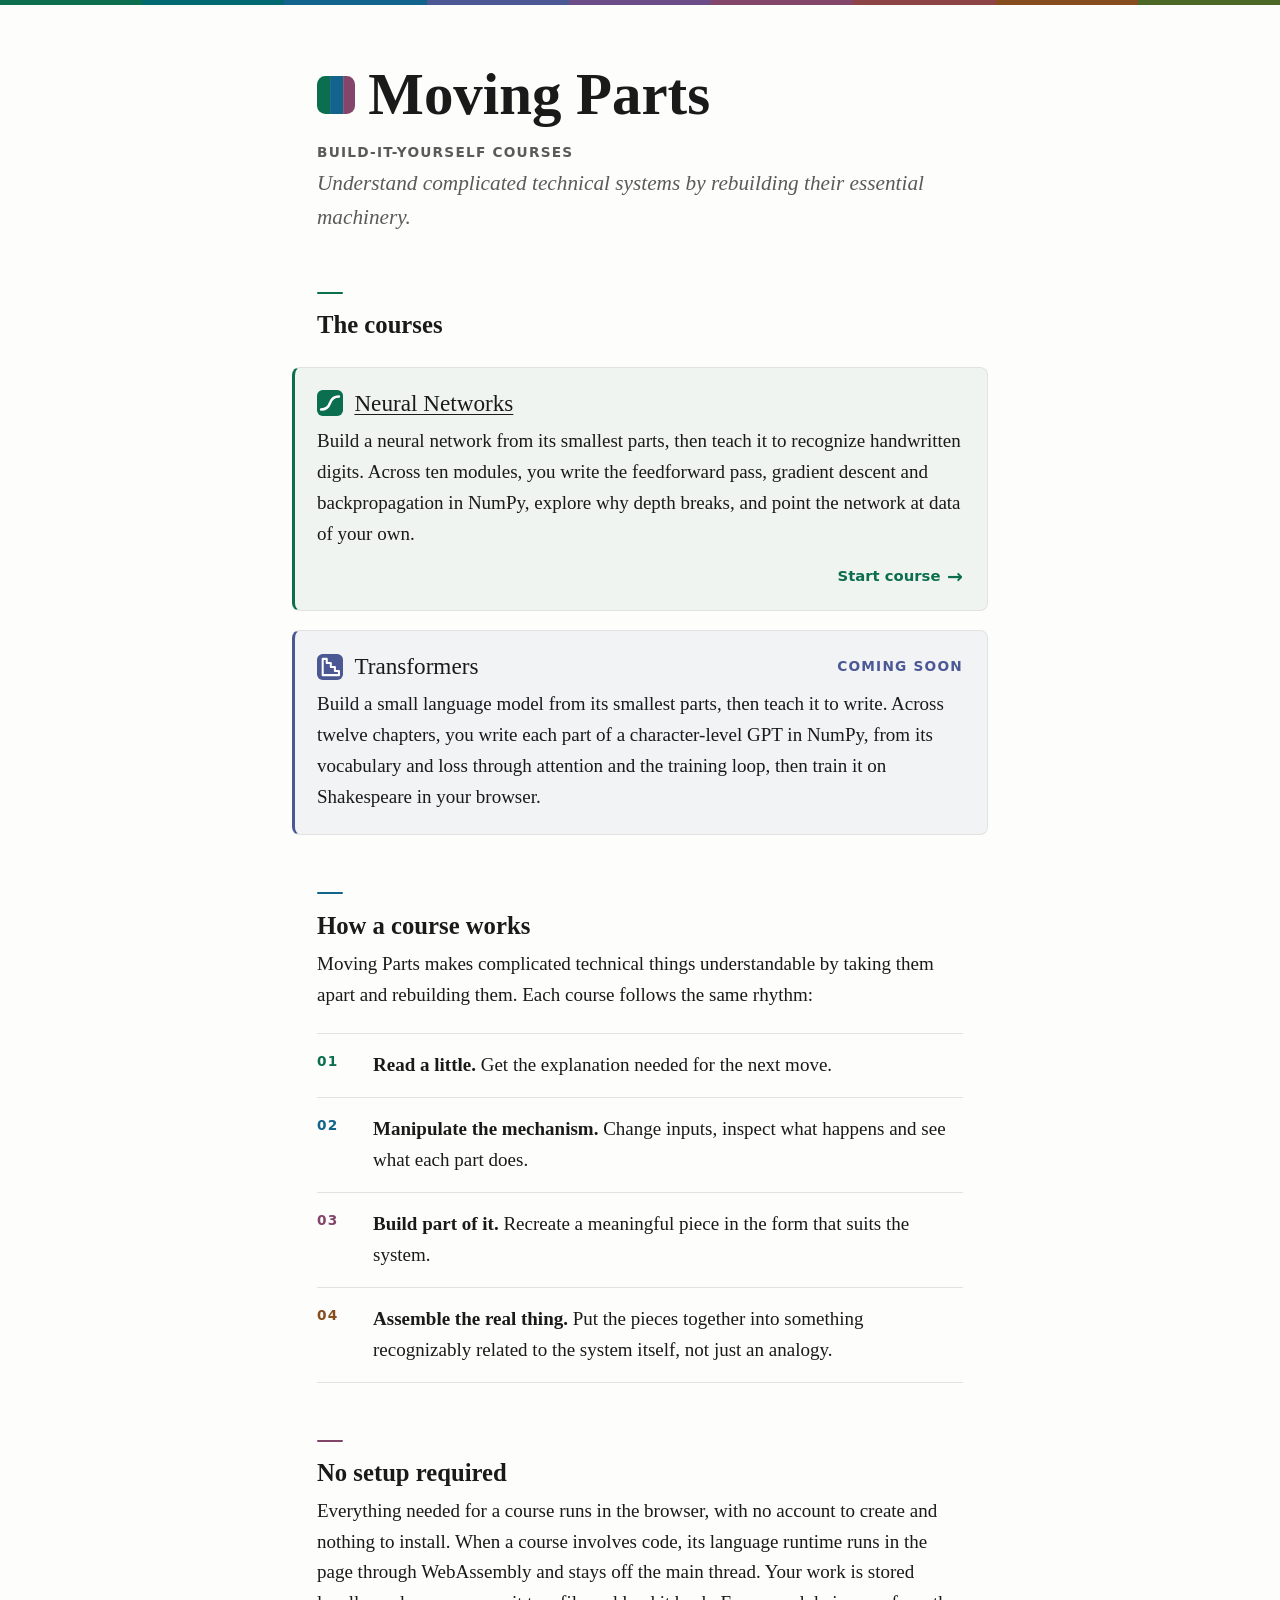
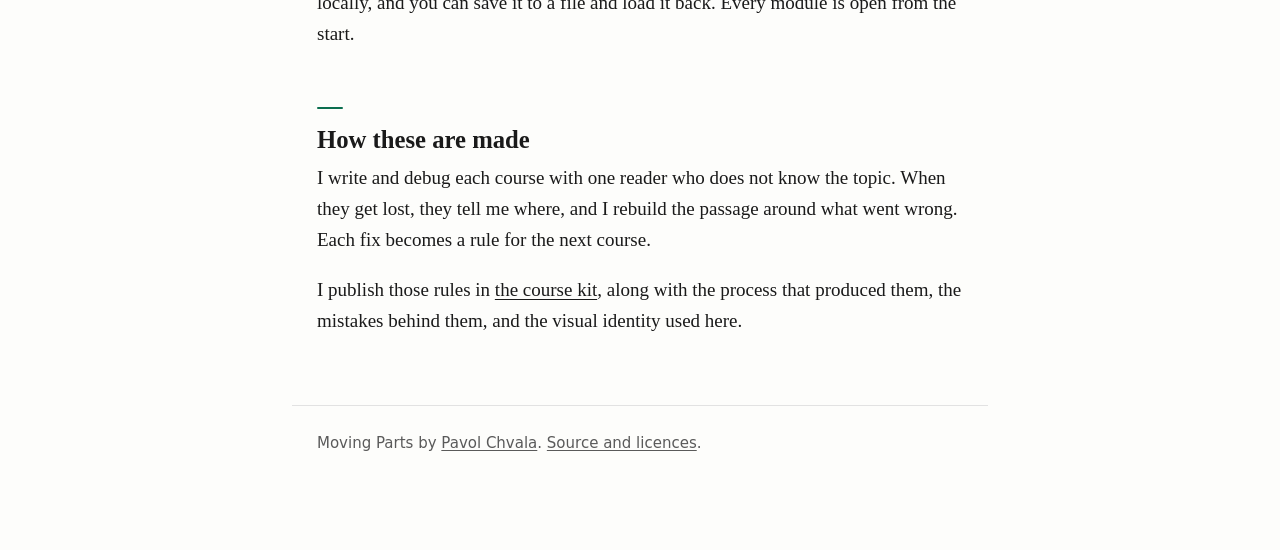
==== commit ea68a034: "Refactor branding elements: unify mark and name lockup across index, social card, and footer; enhanc" ====
--- a/site/index.html
+++ b/site/index.html
@@ -214,16 +214,14 @@
 				padding: 2.8rem var(--gutter) 5rem;
 			}
 
-			/* The masthead's first line: the mark, then what the series is. The
-         wordmark slot the courses have is deliberately empty, because the
-         heading below is the series name and printing it twice is what a
-         wordmark above it would do. A course's masthead reads
-         [mark] MOVING PARTS | BUILD-IT-YOURSELF COURSES over its subject;
-         this one reads [mark] BUILD-IT-YOURSELF COURSES over the name. */
+			/* The mark and the name it identifies stay in one lockup. The series
+         descriptor sits below as supporting text rather than taking the
+         name's place beside the mark. */
 			.brand-row {
+				--monogram-size: 38px;
 				display: flex;
 				align-items: center;
-				gap: 0.5rem;
+				gap: 0.7rem;
 				max-width: var(--measure);
 				margin: 0 auto;
 			}
@@ -248,13 +246,15 @@
 				margin: 0;
 			}
 
-			/* The wordmark IS the heading on this page, so there is no separate
-         wordmark line above it: that would print the name twice. */
 			h1 {
 				font-size: clamp(2.2rem, 7vw, 3.1rem);
 				letter-spacing: 0;
-				max-width: var(--measure);
-				margin: 0.3rem auto 0.5rem;
+				margin: 0;
+			}
+
+			header > .eyebrow {
+				max-width: var(--measure);
+				margin: 0.5rem auto 0.15rem;
 			}
 
 			.tagline {
@@ -556,7 +556,7 @@
 
 		<div class="page">
 			<header>
-				<p class="brand-row">
+				<div class="brand-row">
 					<!-- The same three bands as the favicon, in the same order and at
                the same corner radius. tools/check_brand.py compares them. -->
 					<svg class="brand-monogram" viewBox="0 0 32 32" aria-hidden="true" focusable="false">
@@ -567,9 +567,9 @@
 							<rect width="10" height="32" x="22" fill="var(--hue-plum)"></rect>
 						</g>
 					</svg>
-					<span class="eyebrow">Build-it-yourself courses</span>
-				</p>
-				<h1>Moving Parts</h1>
+					<h1>Moving Parts</h1>
+				</div>
+				<p class="eyebrow">Build-it-yourself courses</p>
 				<p class="tagline">Understand complicated technical systems by rebuilding their essential machinery.</p>
 			</header>
 
@@ -646,9 +646,7 @@
 			</main>
 
 			<footer>
-				<p>
-					Moving Parts by <a href="https://github.com/PavolC">Pavol Chvala</a>. <a href="https://github.com/PavolC/moving-parts">Source and licences</a>.
-				</p>
+				<p>Moving Parts by <a href="https://github.com/PavolC">Pavol Chvala</a>. <a href="https://github.com/PavolC/moving-parts">Source and licences</a>.</p>
 			</footer>
 		</div>
 	</body>
